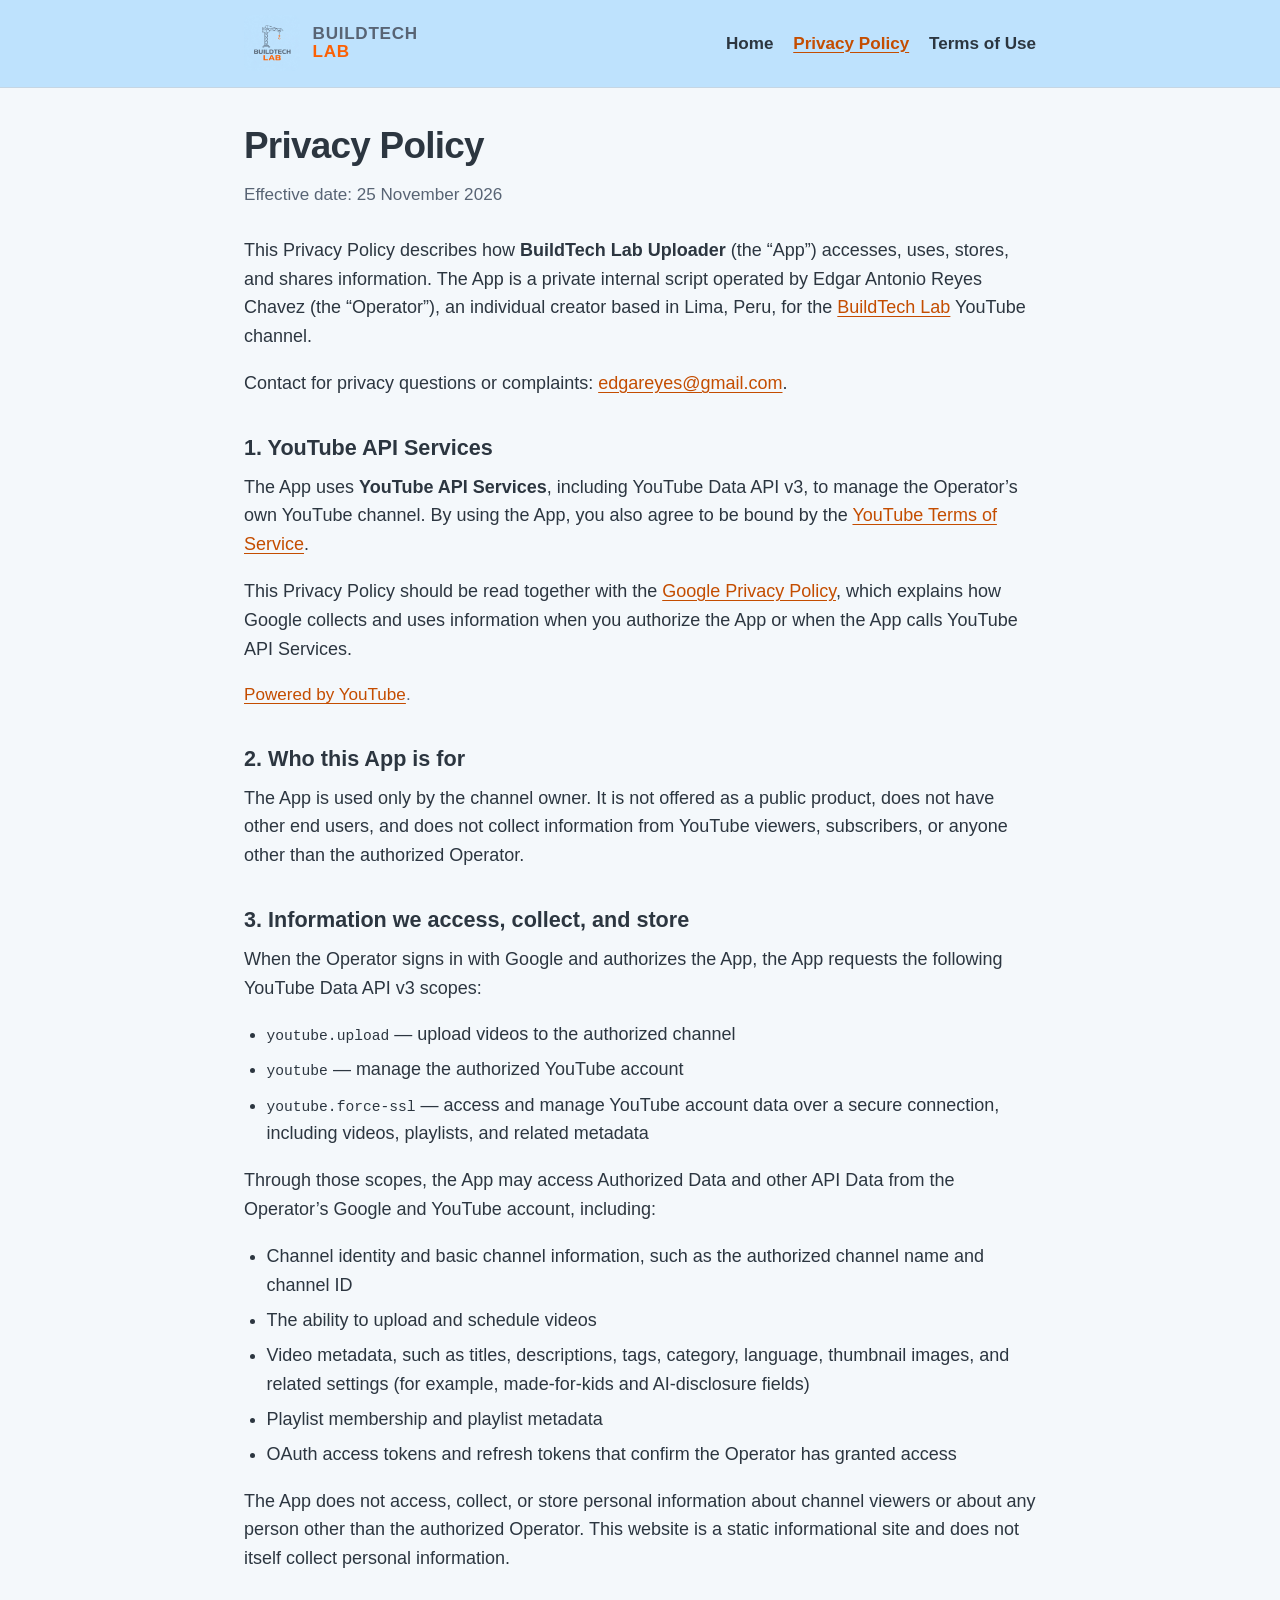
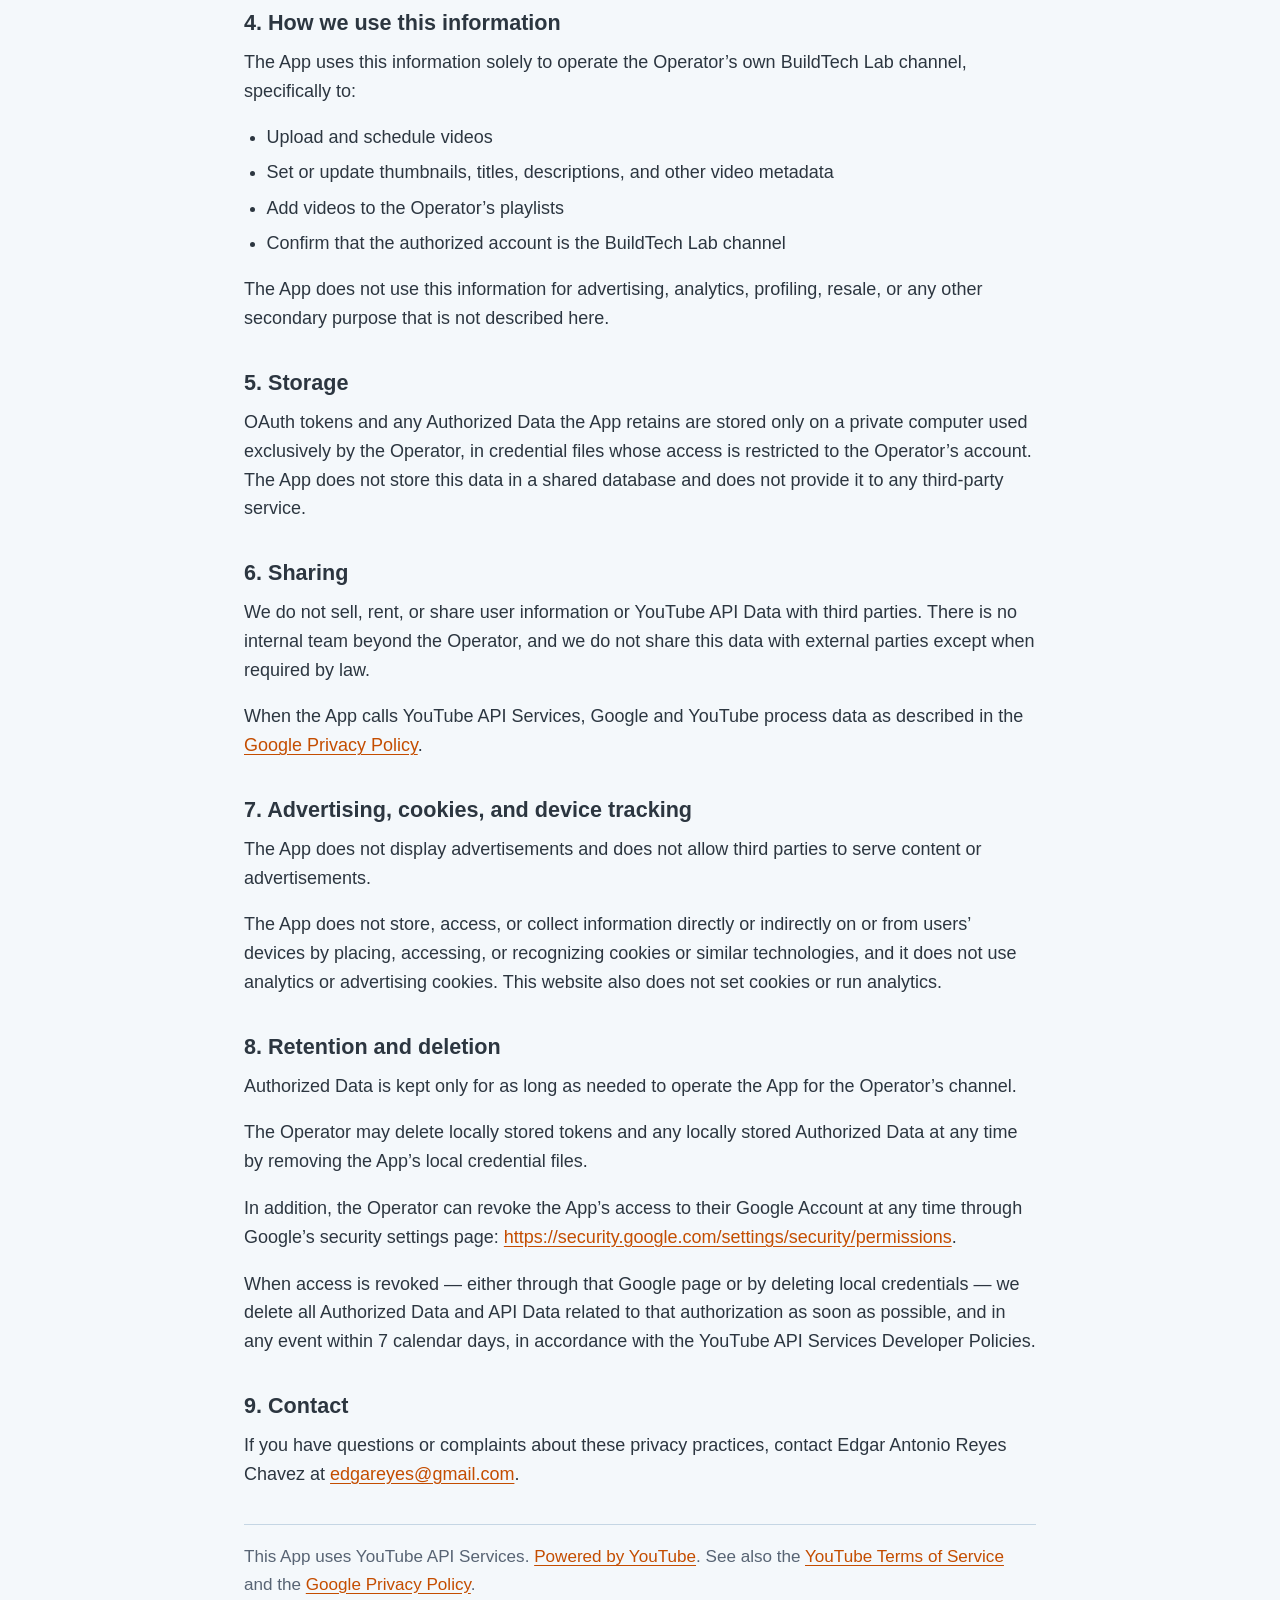
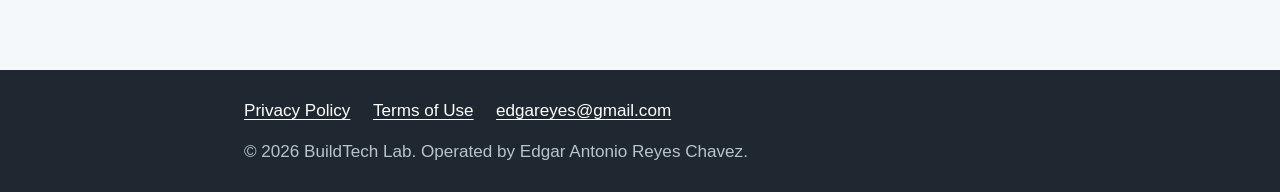
==== privacy.html @ da38969f "BuildTech Lab site" ====
<!DOCTYPE html>
<html lang="en">
<head>
  <meta charset="utf-8">
  <meta name="viewport" content="width=device-width, initial-scale=1">
  <meta name="description" content="Privacy Policy for BuildTech Lab Uploader, a private tool that uses YouTube API Services.">
  <title>Privacy Policy — BuildTech Lab</title>
  <link rel="icon" href="logo.jpg" type="image/jpeg">
  <link rel="stylesheet" href="styles.css">
</head>
<body>
  <header class="site-header">
    <div class="inner">
      <a class="brand" href="index.html">
        <img src="logo.jpg" width="800" height="800" alt="BuildTech Lab logo: a crane with an orange hook">
        <span class="wordmark"><span class="build">BUILDTECH</span><span class="lab">LAB</span></span>
      </a>
      <nav class="nav" aria-label="Primary">
        <a href="index.html">Home</a>
        <a href="privacy.html" aria-current="page">Privacy Policy</a>
        <a href="terms.html">Terms of Use</a>
      </nav>
    </div>
  </header>

  <main class="legal">
    <h1>Privacy Policy</h1>
    <p class="meta">Effective date: 25 November 2026</p>

    <p>This Privacy Policy describes how <strong>BuildTech Lab Uploader</strong> (the “App”) accesses, uses, stores, and shares information. The App is a private internal script operated by Edgar Antonio Reyes Chavez (the “Operator”), an individual creator based in Lima, Peru, for the <a href="https://www.youtube.com/channel/UCGy6Xwe3I8vWP3yhMq9yGMQ">BuildTech Lab</a> YouTube channel.</p>

    <p>Contact for privacy questions or complaints: <a href="mailto:edgareyes@gmail.com">edgareyes@gmail.com</a>.</p>

    <h2>1. YouTube API Services</h2>
    <p>The App uses <strong>YouTube API Services</strong>, including YouTube Data API v3, to manage the Operator’s own YouTube channel. By using the App, you also agree to be bound by the <a href="https://www.youtube.com/t/terms">YouTube Terms of Service</a>.</p>
    <p>This Privacy Policy should be read together with the <a href="http://www.google.com/policies/privacy">Google Privacy Policy</a>, which explains how Google collects and uses information when you authorize the App or when the App calls YouTube API Services.</p>
    <p class="yt-credit tight"><a href="https://www.youtube.com">Powered by YouTube</a>.</p>

    <h2>2. Who this App is for</h2>
    <p>The App is used only by the channel owner. It is not offered as a public product, does not have other end users, and does not collect information from YouTube viewers, subscribers, or anyone other than the authorized Operator.</p>

    <h2>3. Information we access, collect, and store</h2>
    <p>When the Operator signs in with Google and authorizes the App, the App requests the following YouTube Data API v3 scopes:</p>
    <ul>
      <li><code>youtube.upload</code> — upload videos to the authorized channel</li>
      <li><code>youtube</code> — manage the authorized YouTube account</li>
      <li><code>youtube.force-ssl</code> — access and manage YouTube account data over a secure connection, including videos, playlists, and related metadata</li>
    </ul>
    <p>Through those scopes, the App may access Authorized Data and other API Data from the Operator’s Google and YouTube account, including:</p>
    <ul>
      <li>Channel identity and basic channel information, such as the authorized channel name and channel ID</li>
      <li>The ability to upload and schedule videos</li>
      <li>Video metadata, such as titles, descriptions, tags, category, language, thumbnail images, and related settings (for example, made-for-kids and AI-disclosure fields)</li>
      <li>Playlist membership and playlist metadata</li>
      <li>OAuth access tokens and refresh tokens that confirm the Operator has granted access</li>
    </ul>
    <p>The App does not access, collect, or store personal information about channel viewers or about any person other than the authorized Operator. This website is a static informational site and does not itself collect personal information.</p>

    <h2>4. How we use this information</h2>
    <p>The App uses this information solely to operate the Operator’s own BuildTech Lab channel, specifically to:</p>
    <ul>
      <li>Upload and schedule videos</li>
      <li>Set or update thumbnails, titles, descriptions, and other video metadata</li>
      <li>Add videos to the Operator’s playlists</li>
      <li>Confirm that the authorized account is the BuildTech Lab channel</li>
    </ul>
    <p>The App does not use this information for advertising, analytics, profiling, resale, or any other secondary purpose that is not described here.</p>

    <h2>5. Storage</h2>
    <p>OAuth tokens and any Authorized Data the App retains are stored only on a private computer used exclusively by the Operator, in credential files whose access is restricted to the Operator’s account. The App does not store this data in a shared database and does not provide it to any third-party service.</p>

    <h2>6. Sharing</h2>
    <p>We do not sell, rent, or share user information or YouTube API Data with third parties. There is no internal team beyond the Operator, and we do not share this data with external parties except when required by law.</p>
    <p>When the App calls YouTube API Services, Google and YouTube process data as described in the <a href="http://www.google.com/policies/privacy">Google Privacy Policy</a>.</p>

    <h2>7. Advertising, cookies, and device tracking</h2>
    <p>The App does not display advertisements and does not allow third parties to serve content or advertisements.</p>
    <p>The App does not store, access, or collect information directly or indirectly on or from users’ devices by placing, accessing, or recognizing cookies or similar technologies, and it does not use analytics or advertising cookies. This website also does not set cookies or run analytics.</p>

    <h2>8. Retention and deletion</h2>
    <p>Authorized Data is kept only for as long as needed to operate the App for the Operator’s channel.</p>
    <p>The Operator may delete locally stored tokens and any locally stored Authorized Data at any time by removing the App’s local credential files.</p>
    <p>In addition, the Operator can revoke the App’s access to their Google Account at any time through Google’s security settings page: <a href="https://security.google.com/settings/security/permissions">https://security.google.com/settings/security/permissions</a>.</p>
    <p>When access is revoked — either through that Google page or by deleting local credentials — we delete all Authorized Data and API Data related to that authorization as soon as possible, and in any event within 7 calendar days, in accordance with the YouTube API Services Developer Policies.</p>

    <h2>9. Contact</h2>
    <p>If you have questions or complaints about these privacy practices, contact Edgar Antonio Reyes Chavez at <a href="mailto:edgareyes@gmail.com">edgareyes@gmail.com</a>.</p>

    <p class="yt-credit">This App uses YouTube API Services. <a href="https://www.youtube.com">Powered by YouTube</a>. See also the <a href="https://www.youtube.com/t/terms">YouTube Terms of Service</a> and the <a href="http://www.google.com/policies/privacy">Google Privacy Policy</a>.</p>
  </main>

  <footer class="site-footer">
    <div class="inner">
      <nav class="footer-links" aria-label="Legal">
        <a href="privacy.html" aria-current="page">Privacy Policy</a>
        <a href="terms.html">Terms of Use</a>
        <a href="mailto:edgareyes@gmail.com">edgareyes@gmail.com</a>
      </nav>
      <p class="footer-note">© 2026 BuildTech Lab. Operated by Edgar Antonio Reyes Chavez.</p>
    </div>
  </footer>
</body>
</html>
---- styles.css ----
/* BuildTech Lab — shared styles for the public info site (draft) */
:root {
  --bg-page: #f4f8fb;
  --bg-header: #bee2fd;
  --bg-card: #ffffff;
  --ink: #2c3640;
  --ink-muted: #586474;
  --line: #c5d6e4;
  --accent: #c44d00;
  --accent-bright: #fc6004;
  --max: 44rem;
  --radius: 12px;
}

*,
*::before,
*::after {
  box-sizing: border-box;
}

html {
  font-size: 112.5%;
  -webkit-text-size-adjust: 100%;
}

body {
  margin: 0;
  min-height: 100vh;
  display: flex;
  flex-direction: column;
  color: var(--ink);
  background: var(--bg-page);
  font-family: "Segoe UI", "Helvetica Neue", Helvetica, Arial, sans-serif;
  line-height: 1.6;
}

a {
  color: var(--accent);
  text-underline-offset: 0.15em;
}

a:hover {
  color: var(--accent-bright);
}

a:focus-visible {
  outline: 3px solid var(--accent-bright);
  outline-offset: 2px;
}

img {
  max-width: 100%;
  height: auto;
}

.site-header {
  background: var(--bg-header);
  border-bottom: 1px solid var(--line);
}

.site-header .inner,
.site-footer .inner,
main {
  width: min(var(--max), calc(100% - 2rem));
  margin-inline: auto;
}

.site-header .inner {
  display: flex;
  flex-wrap: wrap;
  align-items: center;
  justify-content: space-between;
  gap: 1rem;
  padding: 0.85rem 0;
}

.brand {
  display: flex;
  align-items: center;
  gap: 0.7rem;
  text-decoration: none;
  color: inherit;
}

.brand img {
  width: 56px;
  height: 56px;
  border-radius: 8px;
  display: block;
}

.wordmark {
  display: flex;
  flex-direction: column;
  line-height: 1.05;
  letter-spacing: 0.04em;
  font-weight: 700;
}

.wordmark .build {
  color: var(--ink-muted);
  font-size: 0.95rem;
}

.wordmark .lab {
  color: var(--accent-bright);
  font-size: 0.95rem;
}

.nav {
  display: flex;
  flex-wrap: wrap;
  gap: 0.25rem 1.1rem;
}

.nav a {
  color: var(--ink);
  text-decoration: none;
  font-weight: 600;
  font-size: 0.95rem;
}

.nav a:hover,
.nav a[aria-current="page"] {
  color: var(--accent);
  text-decoration: underline;
}

main {
  flex: 1;
  padding: 2rem 0 3rem;
}

h1 {
  margin: 0 0 0.75rem;
  font-size: 1.85rem;
  line-height: 1.2;
  letter-spacing: -0.02em;
}

h2 {
  margin: 2rem 0 0.6rem;
  font-size: 1.2rem;
  line-height: 1.3;
}

h3 {
  margin: 1.4rem 0 0.4rem;
  font-size: 1.05rem;
}

p,
ul {
  margin: 0 0 1rem;
}

ul {
  padding-left: 1.25rem;
}

li {
  margin-bottom: 0.35rem;
}

.lede {
  font-size: 1.05rem;
  color: var(--ink-muted);
}

.meta {
  color: var(--ink-muted);
  font-size: 0.95rem;
  margin-bottom: 1.5rem;
}

.hero {
  display: grid;
  gap: 1.25rem;
  margin-bottom: 2rem;
  padding: 1.25rem 1.35rem;
  background: var(--bg-card);
  border: 1px solid var(--line);
  border-radius: var(--radius);
}

.hero-logo {
  width: 140px;
  height: 140px;
  border-radius: 16px;
  display: block;
}

.links {
  display: flex;
  flex-wrap: wrap;
  gap: 0.6rem;
  margin: 0 0 1.5rem;
  padding: 0;
  list-style: none;
}

.links a {
  display: inline-block;
  padding: 0.45rem 0.85rem;
  border: 1px solid var(--line);
  border-radius: 999px;
  background: var(--bg-card);
  text-decoration: none;
  font-weight: 600;
  color: var(--ink);
}

.links a:hover {
  border-color: var(--accent-bright);
  color: var(--accent);
}

.card {
  background: var(--bg-card);
  border: 1px solid var(--line);
  border-radius: var(--radius);
  padding: 1.25rem 1.35rem;
  margin-bottom: 1.25rem;
}

.legal a {
  overflow-wrap: anywhere;
}

.yt-credit.tight {
  margin-top: 0;
  padding-top: 0;
  border-top: 0;
}

.yt-credit {
  margin-top: 2rem;
  padding-top: 1rem;
  border-top: 1px solid var(--line);
  color: var(--ink-muted);
  font-size: 0.95rem;
}

.site-footer {
  background: #1f2830;
  color: #d5dee6;
  margin-top: auto;
  padding: 1.5rem 0;
  font-size: 0.95rem;
}

.site-footer a {
  color: #fff;
}

.site-footer .inner {
  display: flex;
  flex-wrap: wrap;
  gap: 0.75rem 1.5rem;
  justify-content: space-between;
  align-items: flex-start;
}

.footer-links {
  display: flex;
  flex-wrap: wrap;
  gap: 0.75rem 1.25rem;
}

.footer-note {
  margin: 0;
  color: #b7c3cd;
}

@media (min-width: 640px) {
  .hero {
    grid-template-columns: 140px 1fr;
    align-items: center;
  }

  h1 {
    font-size: 2.05rem;
  }
}
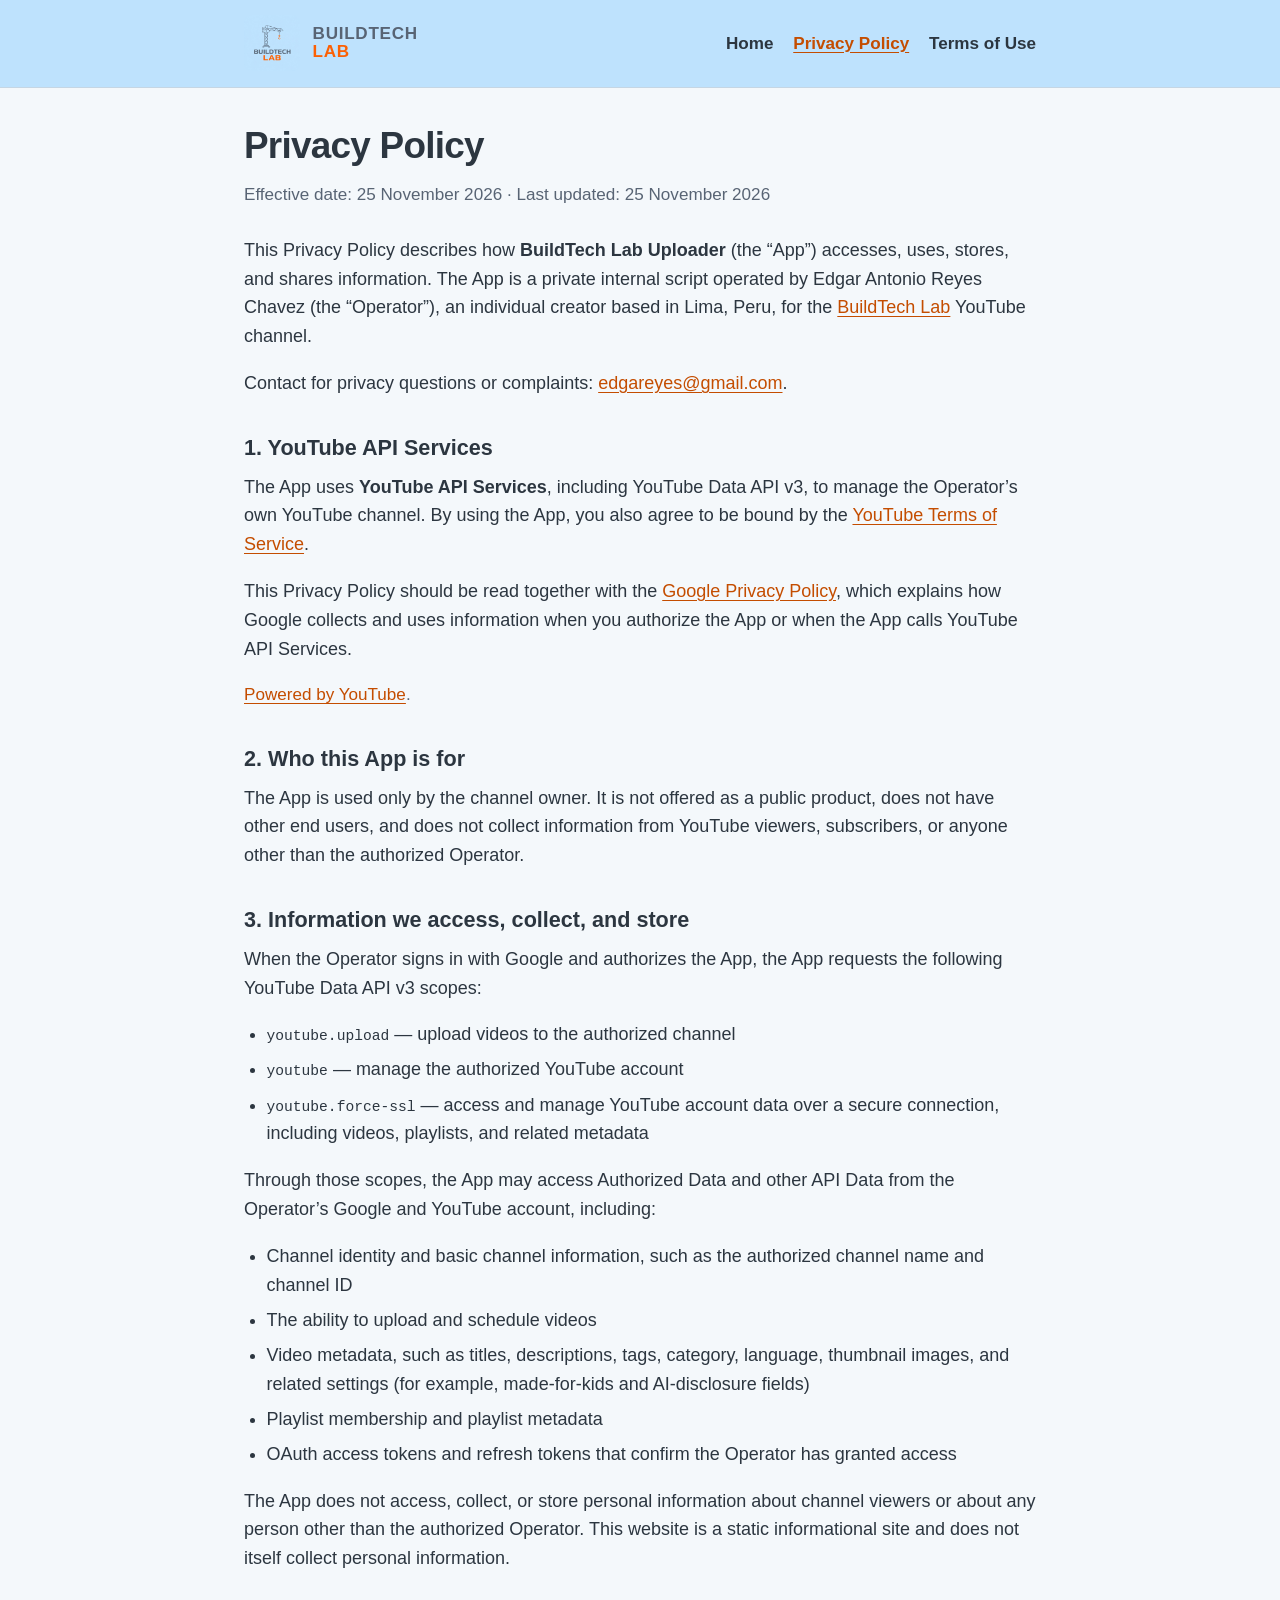
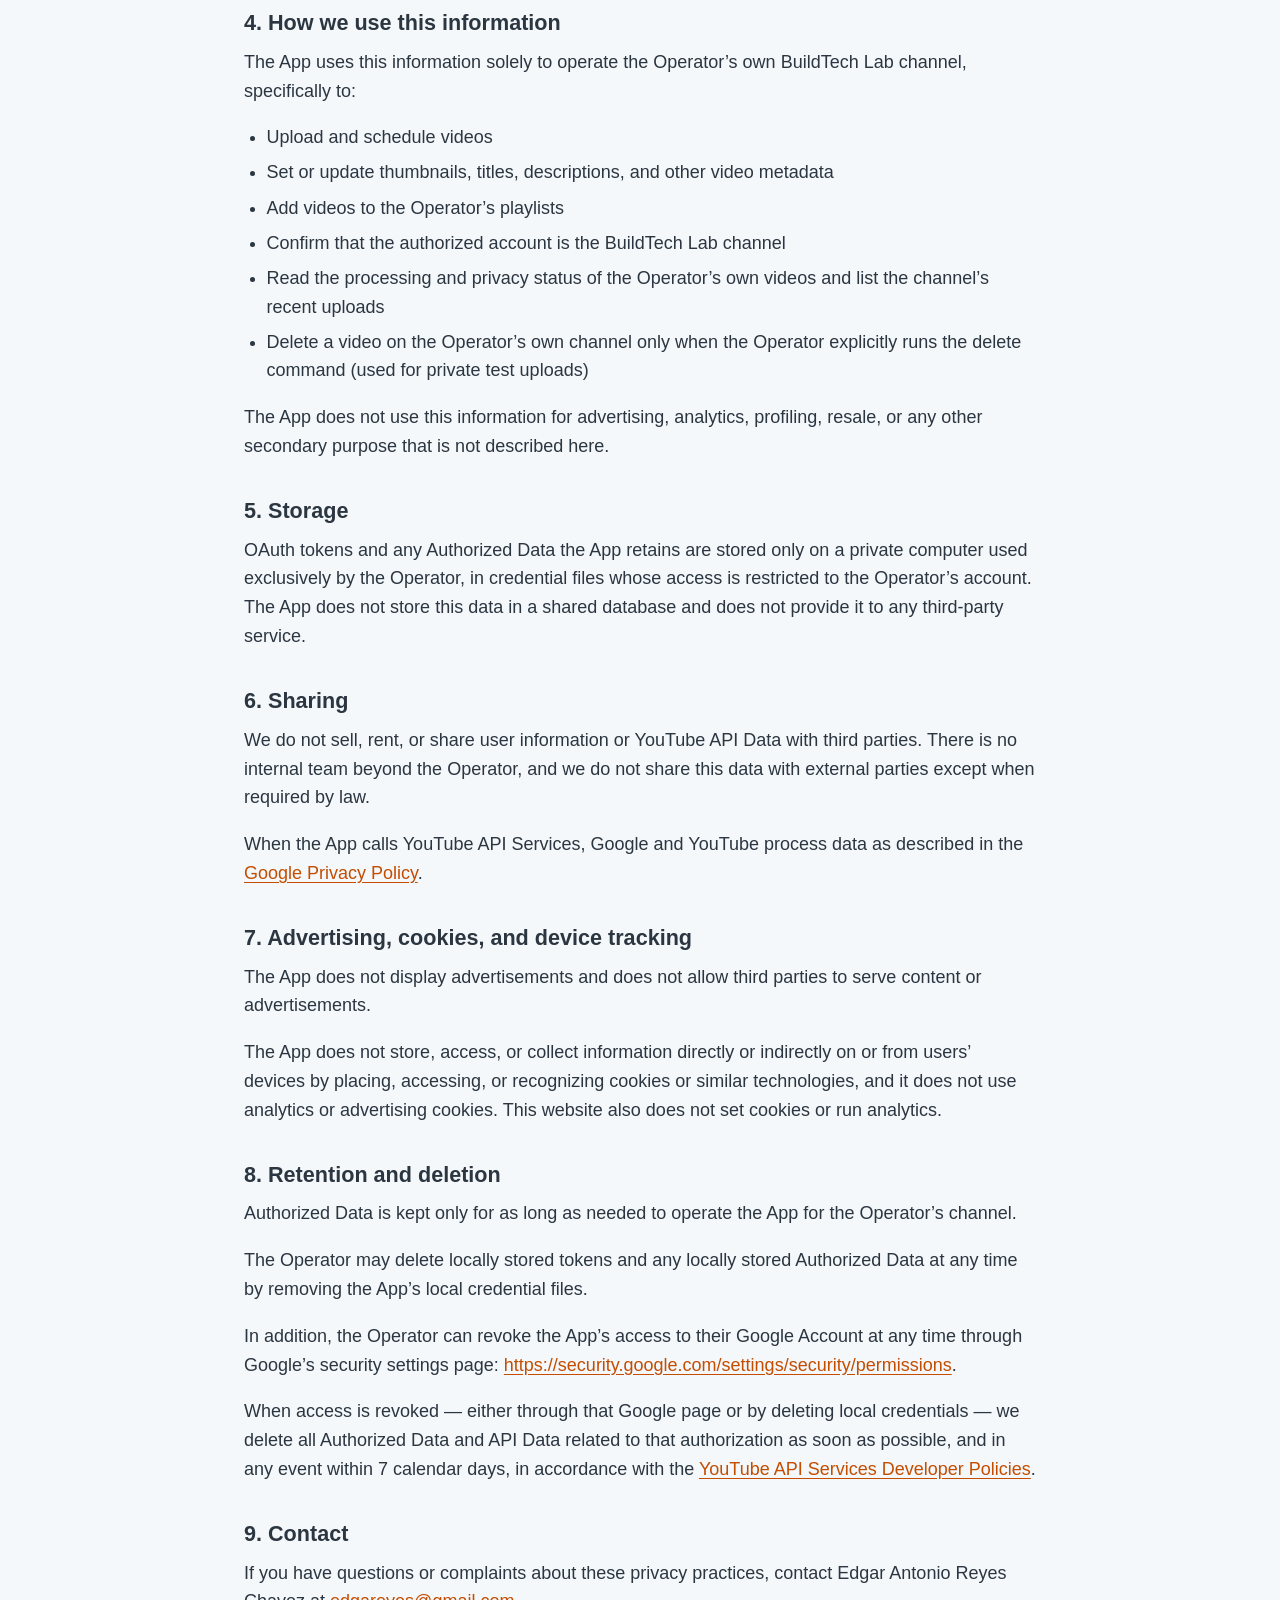
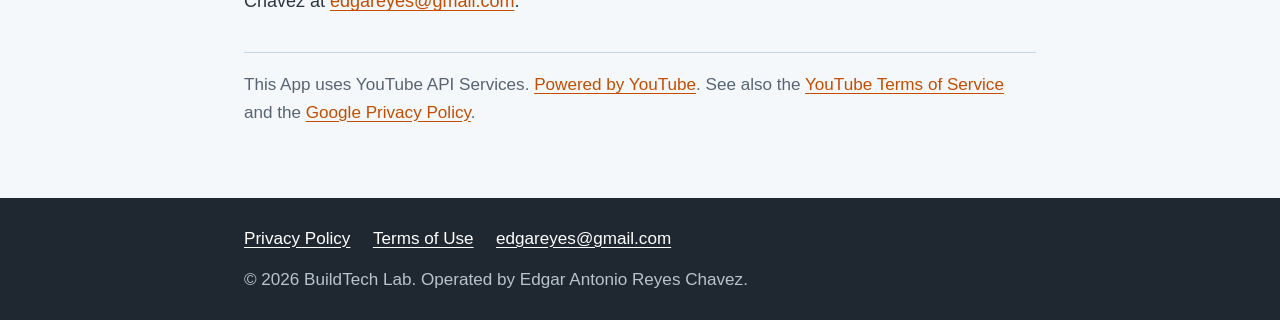
==== commit 92519d2c: "Audit prep: privacy uses list, policy links, demo recording" ====
--- a/privacy.html
+++ b/privacy.html
@@ -25,7 +25,7 @@
 
   <main class="legal">
     <h1>Privacy Policy</h1>
-    <p class="meta">Effective date: 25 November 2026</p>
+    <p class="meta">Effective date: 25 November 2026 · Last updated: 25 November 2026</p>
 
     <p>This Privacy Policy describes how <strong>BuildTech Lab Uploader</strong> (the “App”) accesses, uses, stores, and shares information. The App is a private internal script operated by Edgar Antonio Reyes Chavez (the “Operator”), an individual creator based in Lima, Peru, for the <a href="https://www.youtube.com/channel/UCGy6Xwe3I8vWP3yhMq9yGMQ">BuildTech Lab</a> YouTube channel.</p>
 
@@ -63,6 +63,8 @@
       <li>Set or update thumbnails, titles, descriptions, and other video metadata</li>
       <li>Add videos to the Operator’s playlists</li>
       <li>Confirm that the authorized account is the BuildTech Lab channel</li>
+      <li>Read the processing and privacy status of the Operator’s own videos and list the channel’s recent uploads</li>
+      <li>Delete a video on the Operator’s own channel only when the Operator explicitly runs the delete command (used for private test uploads)</li>
     </ul>
     <p>The App does not use this information for advertising, analytics, profiling, resale, or any other secondary purpose that is not described here.</p>
 
@@ -81,7 +83,7 @@
     <p>Authorized Data is kept only for as long as needed to operate the App for the Operator’s channel.</p>
     <p>The Operator may delete locally stored tokens and any locally stored Authorized Data at any time by removing the App’s local credential files.</p>
     <p>In addition, the Operator can revoke the App’s access to their Google Account at any time through Google’s security settings page: <a href="https://security.google.com/settings/security/permissions">https://security.google.com/settings/security/permissions</a>.</p>
-    <p>When access is revoked — either through that Google page or by deleting local credentials — we delete all Authorized Data and API Data related to that authorization as soon as possible, and in any event within 7 calendar days, in accordance with the YouTube API Services Developer Policies.</p>
+    <p>When access is revoked — either through that Google page or by deleting local credentials — we delete all Authorized Data and API Data related to that authorization as soon as possible, and in any event within 7 calendar days, in accordance with the <a href="https://developers.google.com/youtube/terms/developer-policies">YouTube API Services Developer Policies</a>.</p>
 
     <h2>9. Contact</h2>
     <p>If you have questions or complaints about these privacy practices, contact Edgar Antonio Reyes Chavez at <a href="mailto:edgareyes@gmail.com">edgareyes@gmail.com</a>.</p>
